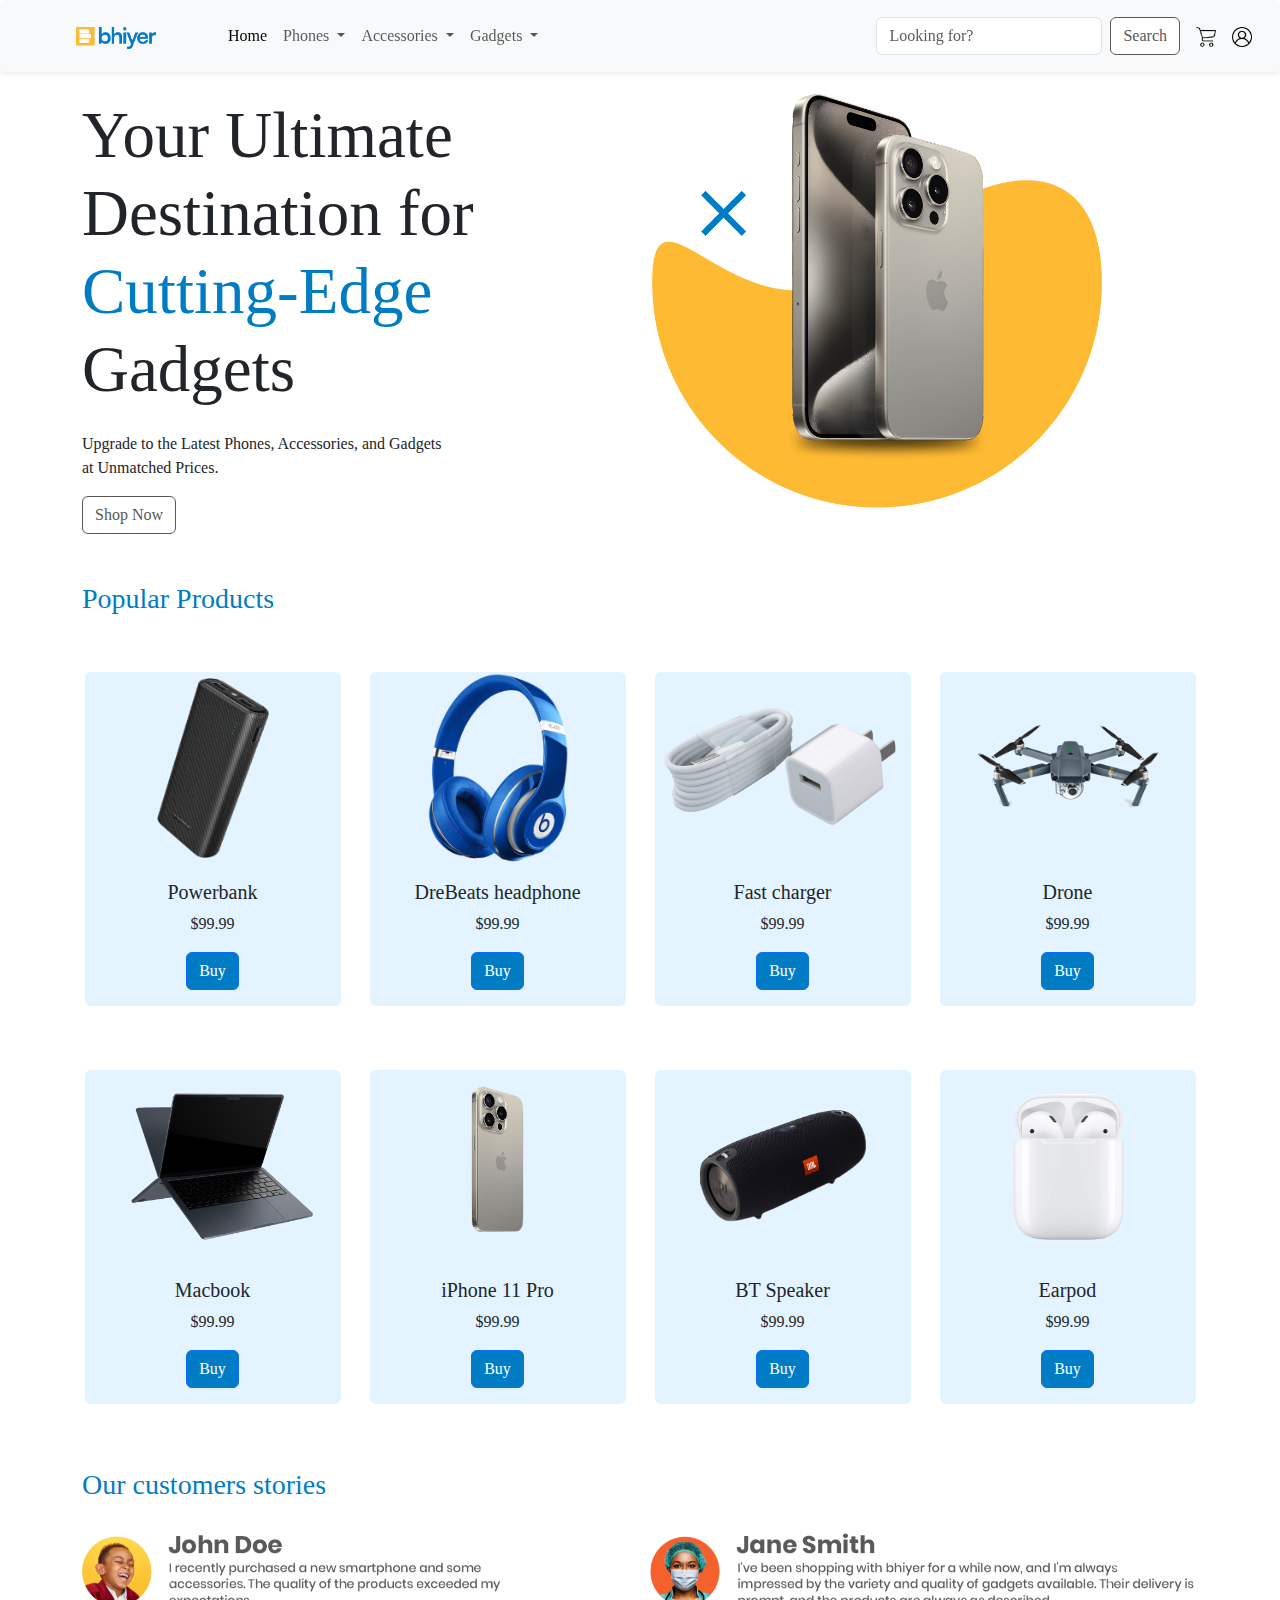
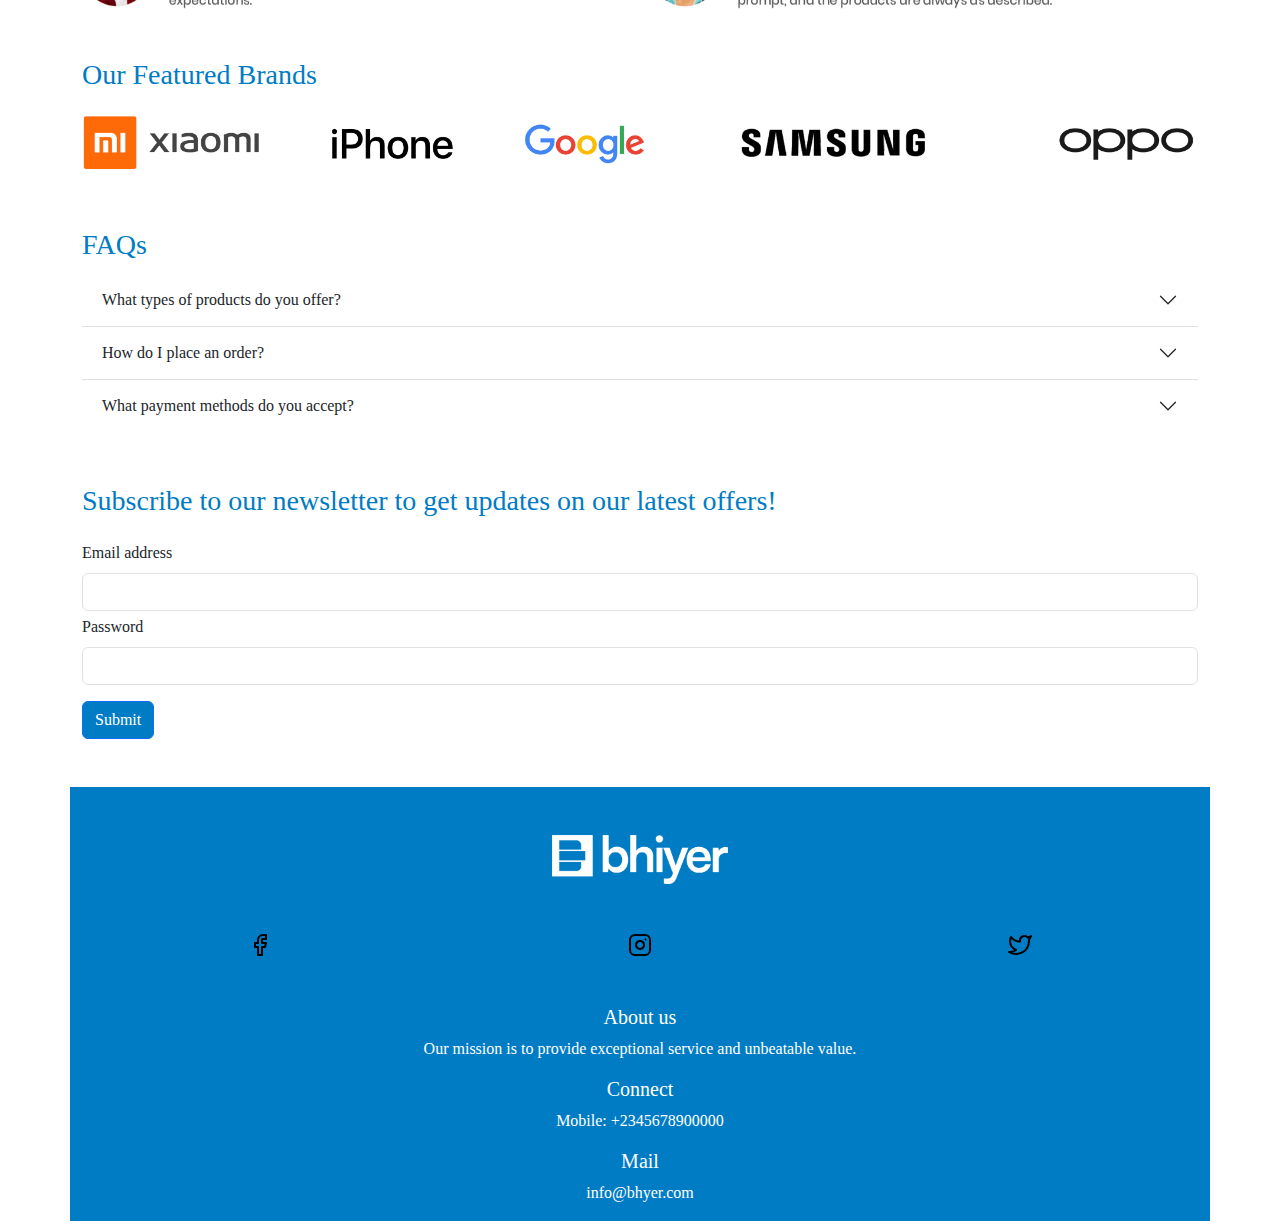
==== index.html @ cf5da6fe "first commit" ====
<!DOCTYPE html>
<html lang="en">
<head>
    <meta charset="UTF-8">
    <meta name="viewport" content="width=device-width, initial-scale=1.0">
    <title>Best place to get the best deals</title>
    <link href="https://cdn.jsdelivr.net/npm/bootstrap@5.3.3/dist/css/bootstrap.min.css" rel="stylesheet" integrity="sha384-QWTKZyjpPEjISv5WaRU9OFeRpok6YctnYmDr5pNlyT2bRjXh0JMhjY6hW+ALEwIH" crossorigin="anonymous">
    <link rel="stylesheet" href="styles.css">
    <link rel="stylesheet" href="https://cdnjs.cloudflare.com/ajax/libs/animate.css/4.1.1/animate.min.css">
</head>
<body>
     <!-- Nav-Bar -->
    <div class="container py-4" >
     <div class="row">
        <nav class=" d-flex justify-content-evenly align-items-center navbar navbar-expand-lg bg-white bg-body-primary fixed-top shadow-sm p-3 mb-5 bg-body-tertiary rounded">
            <div class="container-fluid">
              <a class="navbar-brand " href="#">
                <img src="logo.png" class="mx-lg-5" width="80px" alt="logo" >
              </a>

              
              <button class="navbar-toggler" type="button" data-bs-toggle="collapse" data-bs-target="#navbarSupportedContent" aria-controls="navbarSupportedContent" aria-expanded="false" aria-label="Toggle navigation">
                <span class="navbar-toggler-icon"></span>
              </button>
              <div class="collapse navbar-collapse" id="navbarSupportedContent">
                <ul class="navbar-nav me-auto mb-2 mb-lg-0">
                  <li class="nav-item">
                    <a class="nav-link active" aria-current="page" href="#">Home</a>
                  </li>
                  <li class="nav-item dropdown">
                    <a class="nav-link dropdown-toggle" href="#" role="button" data-bs-toggle="dropdown" aria-expanded="false">
                      Phones
                    </a>
                    <ul class="dropdown-menu">
                      <li><a class="dropdown-item" href="#">Smartphones</a></li>
                      <li><a class="dropdown-item" href="#">New Arrivals</a></li>
                      <li><hr class="dropdown-divider"></li>
                      <li><a class="dropdown-item" href="#">On Sale</a></li>
                      <li><a class="dropdown-item" href="#">Best Sellers</a></li>
                    </ul>
                  </li>

                  <li class="nav-item dropdown">
                    <a class="nav-link dropdown-toggle" href="#" role="button" data-bs-toggle="dropdown" aria-expanded="false">
                      Accessories
                    </a>
                    <ul class="dropdown-menu">
                      <li><a class="dropdown-item" href="#">Phone Cases</a></li>
                      <li><a class="dropdown-item" href="#">Screen Protectors</a></li>
                      <li><hr class="dropdown-divider"></li>
                      <li><a class="dropdown-item" href="#">Chargers & Cables</a></li>
                      <li><a class="dropdown-item" href="#">Earphones & Headphones</a></li>
                      <li><a class="dropdown-item" href="#">Power Banks</a></li>
                      <li><a class="dropdown-item" href="#">Memory Cards</a></li>
                    </ul>
                  </li>

                  <li class="nav-item dropdown">
                    <a class="nav-link dropdown-toggle" href="#" role="button" data-bs-toggle="dropdown" aria-expanded="false">
                      Gadgets
                    </a>
                    <ul class="dropdown-menu">
                      <li><a class="dropdown-item" href="#">Smart Home Devices</a></li>
                      <li><a class="dropdown-item" href="#">VR Headsets</a></li>
                      <li><hr class="dropdown-divider"></li>
                      <li><a class="dropdown-item" href="#">Drones</a></li>
                    </ul>
                  </li>
                  
                </ul>
                <form class="d-flex" role="search">
                  <input class="form-control d-none d-md-block me-2 " type="search" placeholder="Looking for?" aria-label="Search">
                  <button class="btn search-btn d-none d-md-block" type="submit">Search</button>
                </form>

                    <a href=""><img src="cart.png" class="mx-3" width="20px" alt="cart"></a>
                    <a href=""><img src="user.png" width="20px" alt="user"></a>

              </div>
            </div>
          </nav>
     </div>
      
    </div>


    

    <!-- Hero-Session -->
    
    <div class="container ">
        <div class="row">
            <div class="col col-lg-6 text-start mt-5">
                <h1 class="">Your Ultimate Destination for <span>Cutting-Edge</span> Gadgets</h1>
                <p class="mt-4 ">Upgrade to the Latest Phones, Accessories, and Gadgets <br>at Unmatched Prices.</p>
                <a href=""><button class="btn shop-now-btn  ">Shop Now</button></a>
            </div>

            <div class="col col-lg-6">
                <img src="./phone.png" class="mt-4 animate__heartBeat  " width="450rem" alt="phone">
            </div>
        </div>
    </div>

    <!-- Popular product -->
    <div class="container">
      <div class="row text-start mt-lg-5">
        <h3 class="col ">Popular Products</h3>
      </div>
    </div>

    <!-- First product row -->
    <div class="container mt-5 text-center ">
      <div class="row">
        <div class="d-flex justify-content-evenly col-6 col-md-4 col-lg-3 mb-3">
          <div class="card card-hover card-item-color align-items-center" style="width: 16rem;">
            <img src="./powerbank.png" style="width: max-content; height: 12rem;" class="card-img-top " alt="Apple watch series 3">
            <div class="card-body text-center">
              <h5 class="card-title">Powerbank</h5>
              <p class="card-text text-center">$99.99</p>
              <div class="btn btn-primary buy-btn">Buy<a href="#"></a></div>
            </div>
          </div>
        </div>

        <div class="d-flex justify-content-evenly col-6 col-md-4 col-lg-3 mb-3 ">
          <div class="card card-hover card-item-color align-items-center" style="width: 16rem;">
            <img src="./headpone.png" style="width: max-content; height: 12rem;" class="card-img-top " alt="Apple watch series 3">
            <div class="card-body text-center">
              <h5 class="card-title">DreBeats headphone</h5>
              <p class="card-text text-center">$99.99</p>
              <div class="btn btn-primary buy-btn ">Buy<a href="#"></a></div>
            </div>
          </div>
        </div>

        <div class="d-flex justify-content-evenly col-6 col-md-4 col-lg-3 mb-3 ">
          <div class="card card-hover card-item-color align-items-center" style="width: 16rem;">
            <img src="./charger.png" style="width: max-content; height: 12rem;" class="card-img-top " alt="Apple watch series 3">
            <div class="card-body text-center">
              <h5 class="card-title">Fast charger</h5>
              <p class="card-text text-center">$99.99</p>
              <div class="btn btn-primary buy-btn ">Buy<a href="#"></a></div>
            </div>
          </div>
        </div>

        <div class="d-flex justify-content-evenly col-6 col-md-4 col-lg-3 mb-3">
          <div class="card card-hover card-item-color align-items-center" style="width: 16rem;">
            <img src="./drone.png" style="width: max-content; height: 12rem;" class="card-img-top " alt="Apple watch series 3">
            <div class="card-body text-center">
              <h5 class="card-title">Drone</h5>
              <p class="card-text text-center">$99.99</p>
              <div class="btn btn-primary buy-btn ">Buy<a href="#"></a></div>
            </div>
          </div>
        </div>


      </div>
    </div>

    <!-- Second product row -->
    <div class="container mt-5">
      <div class="row ">
        <div class="d-flex justify-content-evenly col-6 col-md-4 col-lg-3 mb-3">
          <div class="card card-hover card-item-color align-items-center" style="width: 16rem;">
            <img src="./Mackbook.png" style="width: max-content; height: 12rem;" class="card-img-top " alt="Apple watch series 3">
            <div class="card-body text-center">
              <h5 class="card-title">Macbook</h5>
              <p class="card-text text-center">$99.99</p>
              <div class="btn btn-primary buy-btn">Buy<a href="#"></a></div>
            </div>
          </div>
        </div>

        <div class="d-flex justify-content-evenly col-6 col-md-4 col-lg-3 mb-3">
          <div class="card card-hover card-item-color align-items-center" style="width: 16rem;">
            <img src="./phone-1.png" style="width: max-content; height: 12rem;" class="card-img-top " alt="Apple watch series 3">
            <div class="card-body text-center">
              <h5 class="card-title">iPhone 11 Pro</h5>
              <p class="card-text text-center">$99.99</p>
              <div class="btn btn-primary buy-btn ">Buy<a href="#"></a></div>
            </div>
          </div>
        </div>

        <div class="d-flex justify-content-evenly col-6 col-md-4 col-lg-3 mb-3">
          <div class="card card-hover card-item-color align-items-center" style="width: 16rem;">
            <img src="./speaker.png" style="width: max-content; height: 12rem;" class="card-img-top " alt="Apple watch series 3">
            <div class="card-body text-center">
              <h5 class="card-title">BT Speaker</h5>
              <p class="card-text text-center">$99.99</p>
              <div class="btn btn-primary buy-btn ">Buy<a href="#"></a></div>
            </div>
          </div>
        </div>

        <div class=" d-flex justify-content-evenly col-6 col-md-4 col-lg-3 mb-3">
          <div class="card card-hover card-item-color align-items-center" style="width: 16rem;">
            <img src="./earpod-1.png" style="width: max-content; height: 12rem;" class="card-img-top " alt="Apple watch series 3">
            <div class="card-body text-center">
              <h5 class="card-title">Earpod</h5>
              <p class="card-text text-center">$99.99</p>
              <div class="btn btn-primary buy-btn ">Buy<a href="#"></a></div>
            </div>
          </div>
        </div>



      </div>
    </div>


     <!-- Reviews -->
     <div class="container">
      <div class="row text-start mt-lg-5">
        <h3>Our customers stories</h3>

        <div class="col mt-4 gy-5 col-md-12">
          <div id="carouselExampleAutoplaying" class="carousel slide" data-bs-ride="carousel">
            <div class="carousel-inner">
              <div class="carousel-item active">
                <img src="./banner-1.png" class="d-block w-100" alt="...">
              </div>
              <div class="carousel-item">
                <img src="./banner-2.png" class="d-block w-100" alt="...">
              </div>
            </div>
            <button class="carousel-control-prev" type="button" data-bs-target="#carouselExampleAutoplaying" data-bs-slide="prev">
              <span class="carousel-control-prev-icon" aria-hidden="true"></span>
              <span class="visually-hidden">Previous</span>
            </button>
            <button class="carousel-control-next" type="button" data-bs-target="#carouselExampleAutoplaying" data-bs-slide="next">
              <span class="carousel-control-next-icon" aria-hidden="true"></span>
              <span class="visually-hidden">Next</span>
            </button>
          </div>
        </div>
      </div>
    </div>

     <!-- Featured Brands -->
     <div class="container">
      <div class="row text-start mt-lg-5 mb-1">
        <h3 class="col ">Our Featured Brands</h3>
      </div>
    </div>

      <!-- Brand Logos -->
    <div class="container justify-content-center align-items-stretch">
      <div class="row">
        <div class="col">
          <img src="./phone-banner.png" class="img-fluid" width="100%" " alt="">
        </div>

        <!-- FAQ -->
         <div class="container">
          <div class="row">
            
          </div>
         </div>
      
      </div>
    </div>

    <!-- FAQs -->
    <div class="container">
      <div class="row text-start mt-lg-5 mb-1">
        <h3 class="col ">FAQs</h3>
      </div>
    </div>


     <div class="container">
      <div class="row">
        <div class="accordion accordion-flush" id="accordionFlushExample">
          <div class="accordion-item">
            <h2 class="accordion-header">
              <button class="accordion-button collapsed" type="button" data-bs-toggle="collapse" data-bs-target="#flush-collapseOne" aria-expanded="false" aria-controls="flush-collapseOne">
                What types of products do you offer?
              </button>
            </h2>
            <div id="flush-collapseOne" class="accordion-collapse collapse" data-bs-parent="#accordionFlushExample">
              <div class="accordion-body ">We offer a wide range of smartphones, accessories, and gadgets from top brands. Our product categories include phones, chargers, headphones, cases, smartwatches, and more.</div>
            </div>
          </div>
          <div class="accordion-item">
            <h2 class="accordion-header">
              <button class="accordion-button collapsed" type="button" data-bs-toggle="collapse" data-bs-target="#flush-collapseTwo" aria-expanded="false" aria-controls="flush-collapseTwo">
                How do I place an order?
              </button>
            </h2>
            <div id="flush-collapseTwo" class="accordion-collapse collapse" data-bs-parent="#accordionFlushExample">
              <div class="accordion-body">You can place an order by browsing our products, adding items to your cart, and proceeding to checkout. Follow the on-screen instructions to complete your purchase.</div>
            </div>
          </div>
          <div class="accordion-item">
            <h2 class="accordion-header">
              <button class="accordion-button collapsed" type="button" data-bs-toggle="collapse" data-bs-target="#flush-collapseThree" aria-expanded="false" aria-controls="flush-collapseThree">
                What payment methods do you accept?
              </button>
            </h2>
            <div id="flush-collapseThree" class="accordion-collapse collapse" data-bs-parent="#accordionFlushExample">
              <div class="accordion-body">We accept various payment methods including credit/debit cards, PayPal, and bank transfers. Detailed options will be available at the checkout.</div>
            </div>
          </div>
        </div>
      </div>
     </div>

     <!-- Form -->
    <div class="container">
      <div class="row text-center mt-lg-5 mb-5">
        
 
         <div class="col text-start mt-1">
         <h3>Subscribe to our newsletter to get updates on our latest offers!</h3>

         <form class="col-md-12 col-lg-12 mt-4 justify-content-center align-items-center">
          <div class="w-100" >
            <label for="exampleInputEmail1" class="form-label">Email address</label>
            <input type="email" class="form-control" id="exampleInputEmail1" required aria-describedby="emailHelp">
            <div id="emailHelp" class="form-text"></div>
          </div>
          <div class="mb-3 w-100">
            <label for="exampleInputPassword1" class="form-label">Password</label>
            <input type="password" class="form-control" required id="exampleInputPassword1">
          </div>
          
          <button type="submit" class="btn btn-primary buy-btn">Submit</button>
        </form>
         </div>

      </div>
    </div>


    <!-- Fotter -->
     <div class="container form-bg">
      <div class="row">
        <div class="col">
          <div class="row justify-content-center align-items-center">
            
            <img src="./bhyer-logo-2.png" class="mt-5 " style="width: 200px;" alt="">
          
            
        </div>
        <div class="row mt-4 d-flex justify-content-center align-items-center text-center mt-5">
          <div class="col"><a href=""><img src="./facebook.svg" alt=""></a></div>
          <div class="col"><a href=""><img src="./instagram.svg" alt=""></a></div>
          <div class="col"><a href=""><img src="./twitter.svg" alt=""></a></div>

        </div>

        <div class="col mt-5 justify-content-center align-items-center text-center">
          <h5>About us</h5>
          <p>Our mission is to provide exceptional service and unbeatable value.</p>
          <h5>Connect</h5>
          <p>Mobile: <span><a href="#">+2345678900000</a></span></p>
          <h5>Mail</h5>
          <a href="#">info@bhyer.com</a><p></p>
        </div>
      </div>
     </div>




   

      














        

     
      
      

        

        

        

        

       

        

        

        

      
        

   
   
   
   
   
   
   
   
   
   
   
   
   
   
   
   
   
   
   
   
   
   
   
   
   
   
   
   
   
   
   
   
   
   
   
    <script src="https://cdn.jsdelivr.net/npm/bootstrap@5.3.3/dist/js/bootstrap.bundle.min.js" integrity="sha384-YvpcrYf0tY3lHB60NNkmXc5s9fDVZLESaAA55NDzOxhy9GkcIdslK1eN7N6jIeHz" crossorigin="anonymous"></script>
</body>
</html>
---- styles.css ----
*{
    font-family: Poppins;
}

.search-btn{
    background-color: #ffffff;
    border-color: #595959;
    color: #595959;
}



.search-btn:hover{
    background-color: #007cc4;
    color: #ffffff;
}

h1{
    font-size: 65px;
}

h3{
    color: #007cc4;
}

span{
    color: #007cc4;
}

.shop-now-btn{
    background-color: #ffffff;
    border-color: #595959;
    color: #595959;
}

.shop-now-btn:hover{
    background-color: #007cc4;
    color: #ffffff;
}

.buy-btn{
    color: #ffffff;
    background-color: #007cc4;
     
}

.buy-btn:hover{
    width: max-content;
    background-color: #ffffff;
    border-color: #595959;
    color: #595959 ;
    /*#feba33*/
}

.card-item-color{
    background-color: #e3f3ff;
    border: none;
}

/*Card Hover effect*/
.card-hover {
    position: relative;
    overflow: hidden;
}
.card-hover .card-body {
    transition: transform 0.3s ease-in-out;
}
.card-hover .card-body:hover {
    transform: translateY(-10px);
}
.card-hover .card-popup {
    position: absolute;
    top: 0;
    left: 0;
    right: 0;
    bottom: 0;
    background: rgba(0, 0, 0, 0.7);
    color: white;
    display: none;
    align-items: center;
    justify-content: center;
    text-align: center;
}
.card-hover:hover .card-popup {
    display: flex;
}

.form-bg{
    background-color: #007cc4;
    color: white;
}

a{
    text-decoration: none;
    color: white;
}
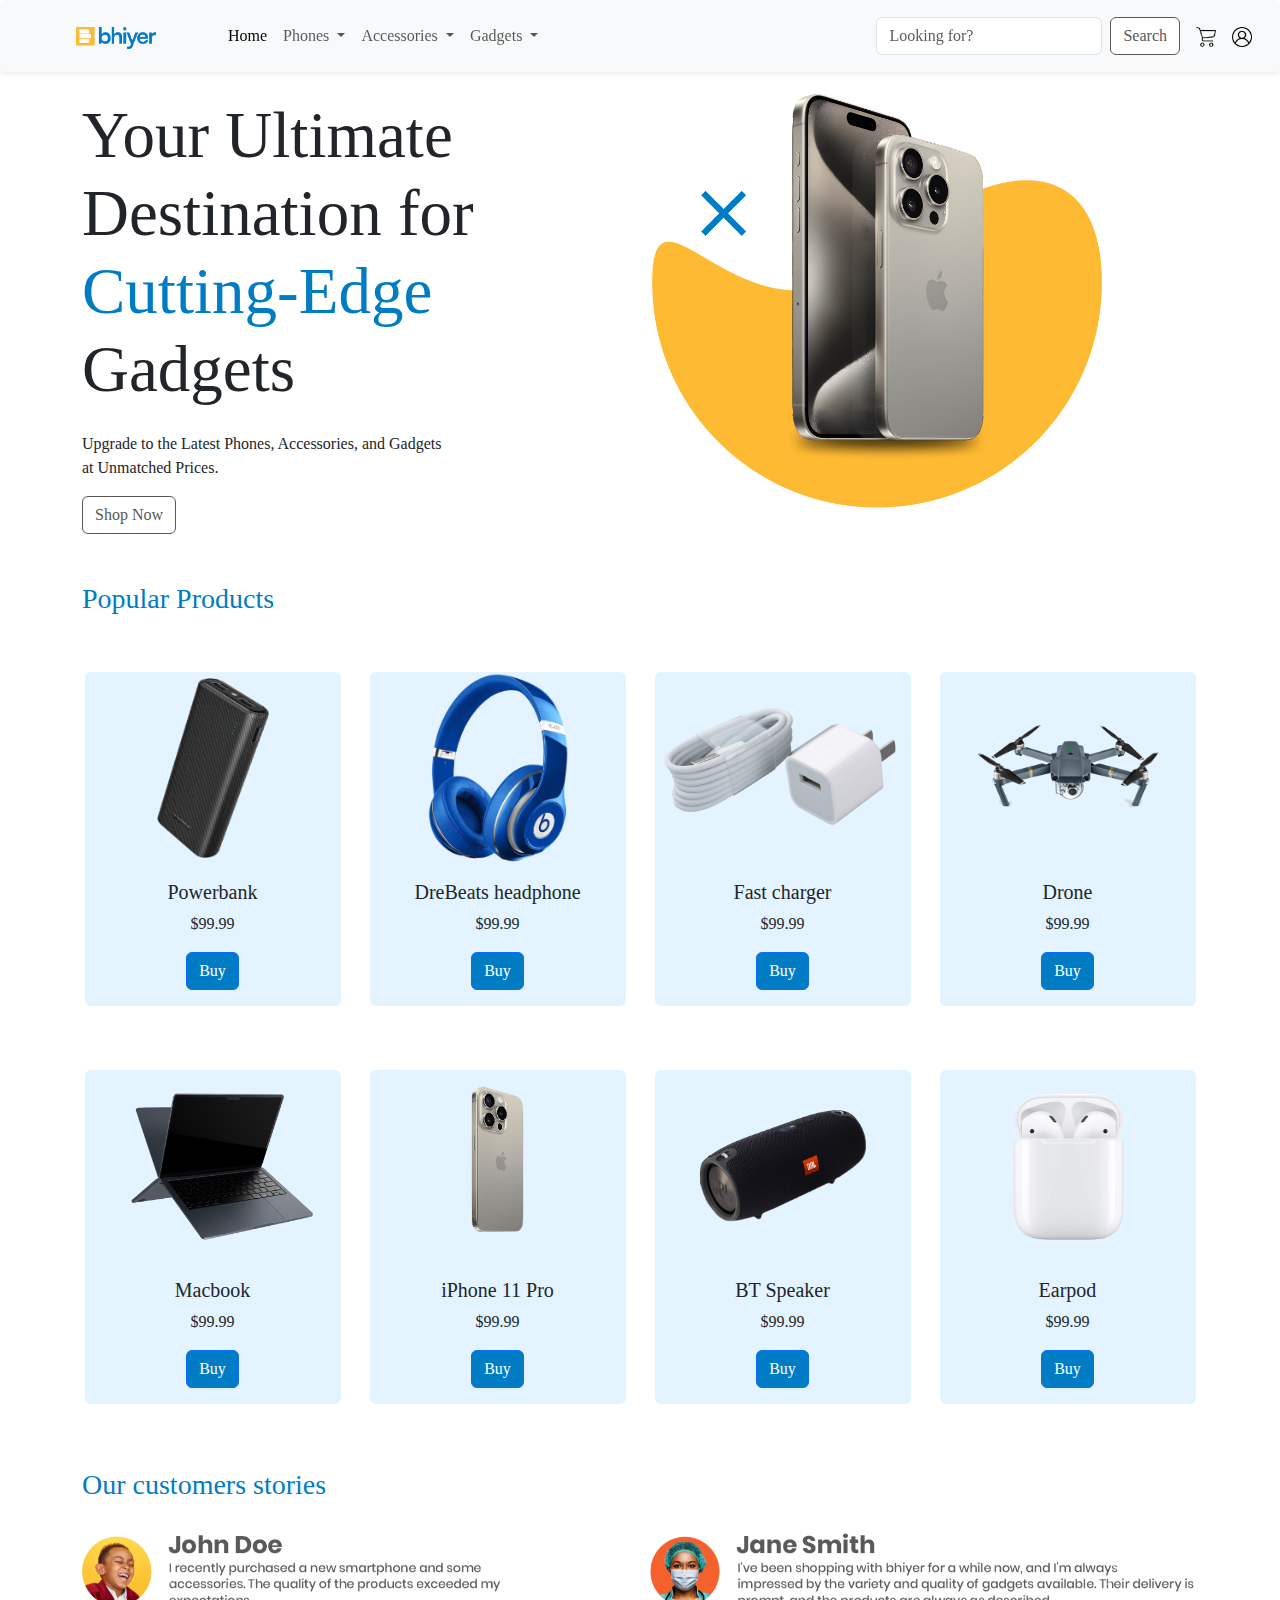
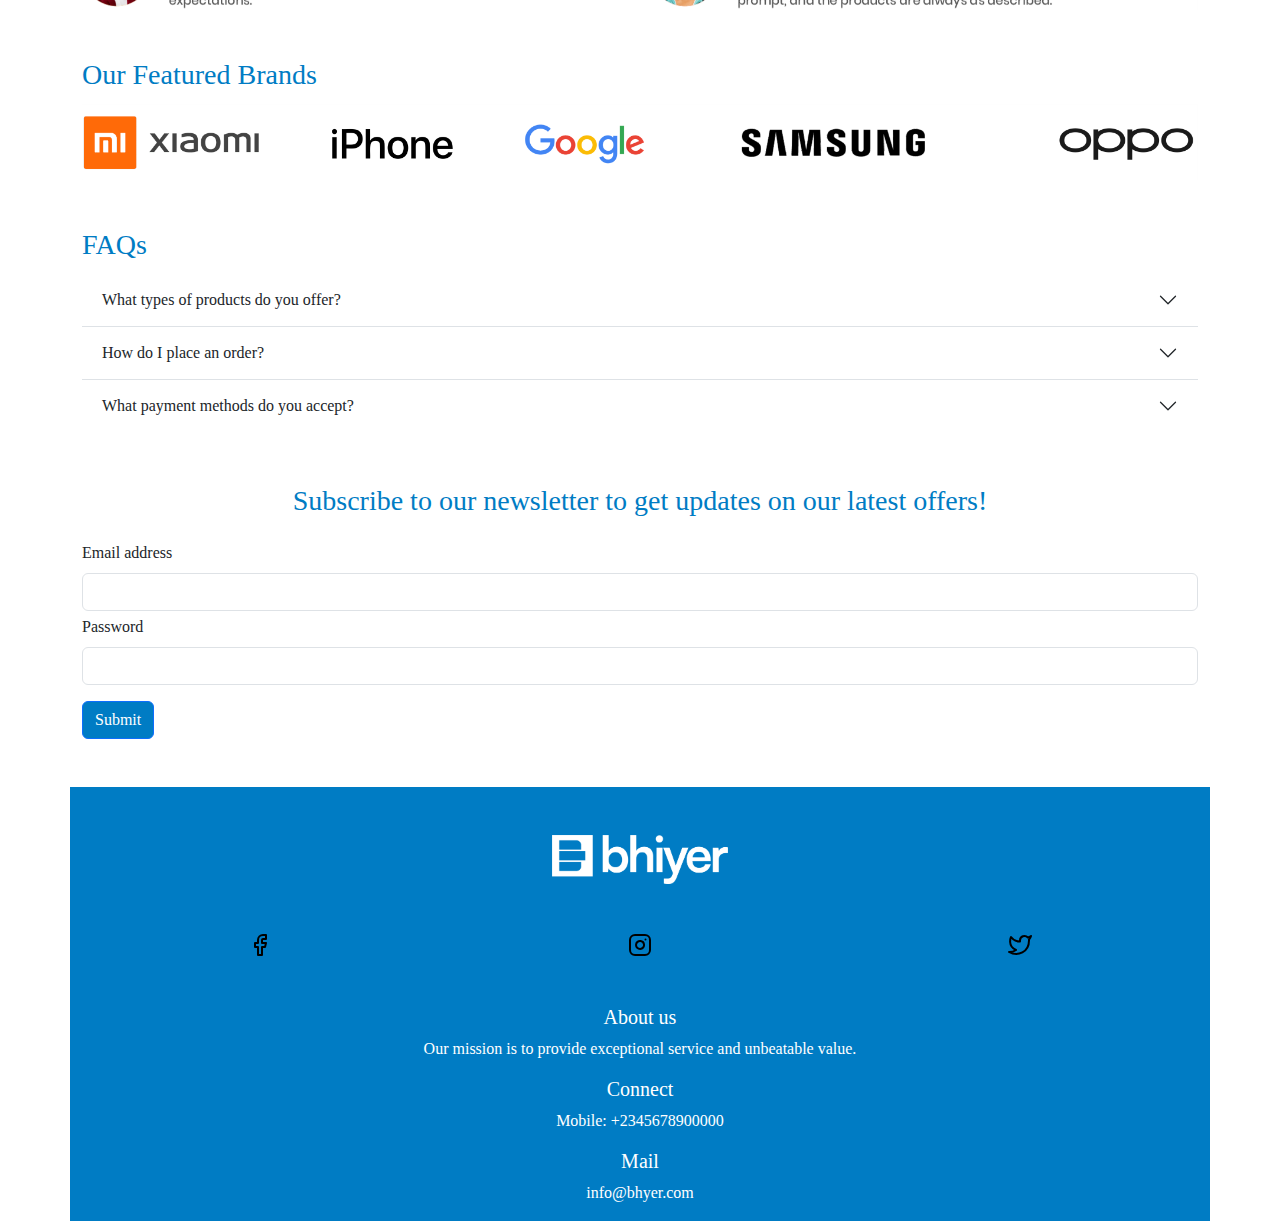
==== commit 32cdf4fd: "update" ====
--- a/index.html
+++ b/index.html
@@ -268,7 +268,7 @@
     <!-- FAQs -->
     <div class="container">
       <div class="row text-start mt-lg-5 mb-1">
-        <h3 class="col ">FAQs</h3>
+        <h3 class="col">FAQs</h3>
       </div>
     </div>
 
@@ -315,10 +315,10 @@
       <div class="row text-center mt-lg-5 mb-5">
         
  
-         <div class="col text-start mt-1">
+         <div class="col text-center mt-1">
          <h3>Subscribe to our newsletter to get updates on our latest offers!</h3>
 
-         <form class="col-md-12 col-lg-12 mt-4 justify-content-center align-items-center">
+         <form class="col-md-12 col-lg-12 mt-4 justify-content-center align-items-center text-start">
           <div class="w-100" >
             <label for="exampleInputEmail1" class="form-label">Email address</label>
             <input type="email" class="form-control" id="exampleInputEmail1" required aria-describedby="emailHelp">
